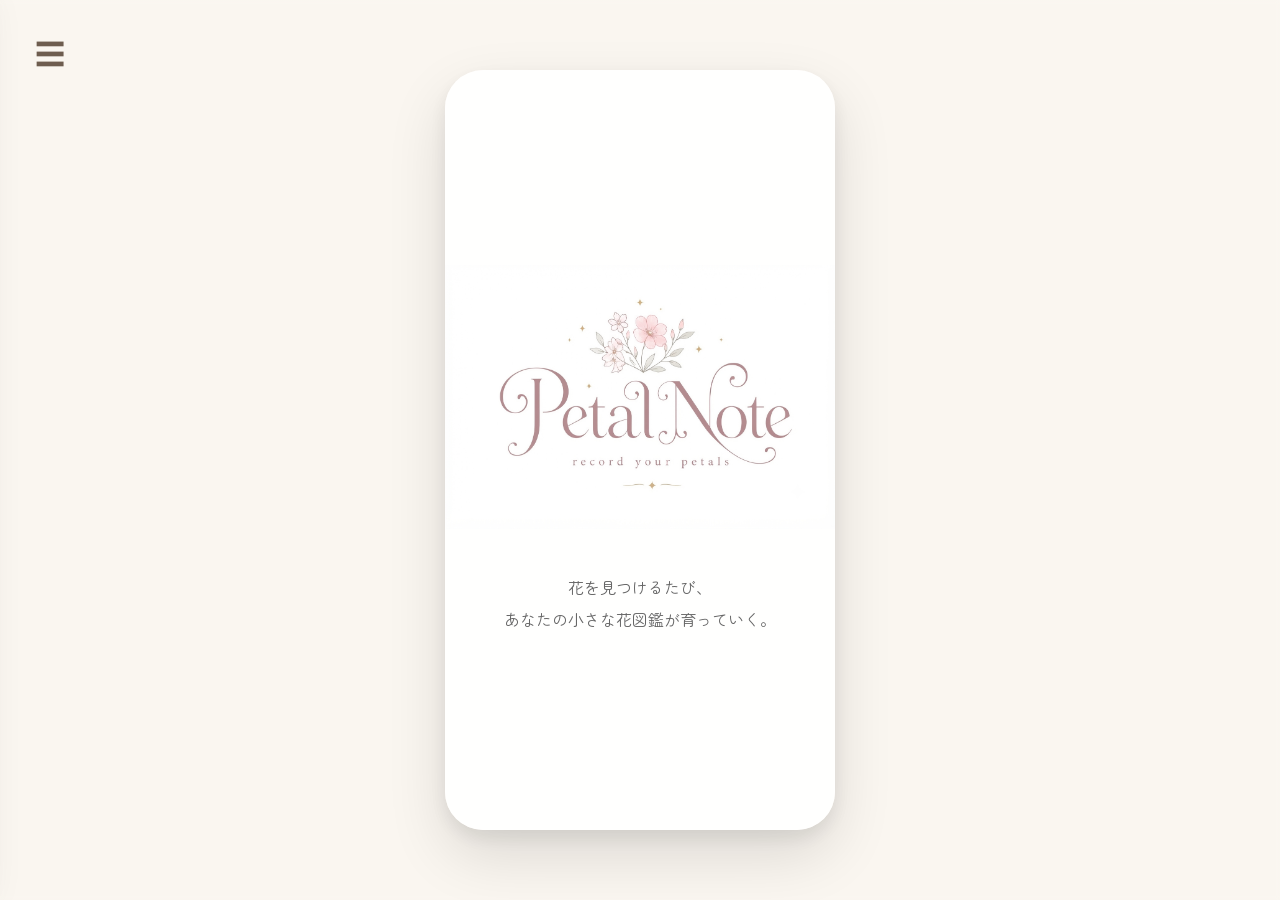
==== index.html @ 3d6bd2f0 "Add files via upload" ====
<!DOCTYPE html>
<html lang="ja">

<head>
    <meta charset="UTF-8">
    <meta name="viewport" content="width=device-width, initial-scale=1.0">

    <title>Petal Note</title>

    <link href="https://fonts.googleapis.com/css2?family=Cormorant+Garamond:wght@500;600&family=Zen+Maru+Gothic:wght@400;500;700&display=swap" rel="stylesheet">

    <link rel="stylesheet" href="index.css">
</head>

<body>

    <!-- ===== 背景 ===== -->
    <div class="background"></div>


    <!-- ===== ハンバーガーボタン ===== -->
    <button id="menuBtn" class="menu-btn">
        ☰
    </button>


    <!-- ===== オーバーレイ ===== -->
    <div id="overlay"></div>


    <!-- ===== サイドメニュー ===== -->
    <nav id="sideMenu">

    <div class="menu-header">

        <h2>Petal Note</h2>

    </div>

    <a href="index.html">Home</a>
    <a href="record.html">Record</a>
    <a href="stamp.html">Stamp Book</a>
    <a href="mypage.html">My Page</a>

    <button id="closeBtn" class="close-btn">
        CLOSE
    </button>

</nav>



    <!-- ===== メイン ===== -->

    <main class="wrapper">

        <section class="phone">

            <img src="images/rogo1.PNG"
                alt="Petal Note"
                class="logo">


            <p class="catch">

                花を見つけるたび、<br>
                あなたの小さな花図鑑が育っていく。

            </p>

        </section>

    </main>



    <script>

        const menu = document.getElementById("sideMenu");
const button = document.getElementById("menuBtn");
const overlay = document.getElementById("overlay");
const closeBtn = document.getElementById("closeBtn");


button.addEventListener("click", () => {

    menu.classList.add("open");
    overlay.classList.add("show");

    button.style.display = "none";

});


closeBtn.addEventListener("click", () => {

    menu.classList.remove("open");
    overlay.classList.remove("show");

    button.style.display = "block";

});


overlay.addEventListener("click", () => {

    menu.classList.remove("open");
    overlay.classList.remove("show");

    button.style.display = "block";

});

    </script>

</body>

</html>
---- index.css ----
/* =========================================
   Petal Note
   index.css
========================================= */


/* ---------- リセット ---------- */

*{
    margin:0;
    padding:0;
    box-sizing:border-box;
}


/* ---------- 全体 ---------- */

body{

    font-family:"Zen Maru Gothic",sans-serif;

    background:#f7f4ee;

    color:#444;

    overflow:hidden;

}



/* ---------- 背景 ---------- */

.background{

    position:fixed;

    inset:0;

    background-image:
        linear-gradient(
            rgba(255,250,245,.35),
            rgba(255,250,245,.35)
        ),
        url("images/background.jpg");

    background-size:cover;

    background-position:center;

    background-repeat:no-repeat;

    z-index:-2;

    animation:bgZoom 25s ease-in-out infinite alternate;

}


.background::after{

    content:"";

    position:absolute;

    inset:0;

    backdrop-filter:blur(2px);

}



/* ---------- 真ん中 ---------- */

.wrapper{

    width:100%;

    height:100vh;

    display:flex;

    justify-content:center;

    align-items:center;

}



/* ---------- スマホカード ---------- */

.phone{

    width:390px;

    height:760px;

    background:rgba(255,255,255,.92);

    backdrop-filter:blur(18px);

    border-radius:38px;

    box-shadow:

        0 25px 60px rgba(0,0,0,.12),

        0 8px 20px rgba(0,0,0,.08);

    display:flex;

    flex-direction:column;

    justify-content:center;

    align-items:center;

    text-align:center;

    padding:45px;

    position:relative;

}



/* ---------- ロゴ ---------- */

.logo{

    width:390px;

    height:auto;

    margin-bottom:30px;

    animation:fadeUp 1.2s ease;

}



/* ---------- タイトル ---------- */

.phone h1{

    font-family:"Cormorant Garamond",serif;

    font-size:54px;

    color:#7d6958;

    font-weight:600;

    letter-spacing:2px;

    animation:float 4s ease-in-out infinite;

}





/* ---------- キャッチコピー ---------- */

.catch{

    margin-top:12px;

    line-height:2;

    color:#666;

    font-size:16px;

}



/* =========================================
   ハンバーガーメニュー
========================================= */

.menu-btn{

    position:fixed;

    top:35px;

    left:35px;

    background:none;

    border:none;

    font-size:30px;

    letter-spacing:2px;

    color:#6e5d4f;

    cursor:pointer;

    z-index:1000;

    transition:.3s;

}


.menu-btn:hover{

    opacity:.6;

}



/* =========================================
   サイドメニュー
========================================= */

#sideMenu{

    position:fixed;

    left:-280px;

    top:0;

    width:260px;

    height:100vh;

    background:rgba(255,255,255,.95);

    backdrop-filter:blur(18px);

    box-shadow:8px 0 35px rgba(0,0,0,.08);

    transition:.45s;

    z-index:999;

    padding-top:90px;

}


#sideMenu.open{

    left:0;

}



/* ---------- メニュータイトル ---------- */

.menu-header{

    position:absolute;

    top:28px;

    left:28px;

    display:flex;

    align-items:center;

    gap:12px;

}


.menu-header h2{

    font-family:"Cormorant Garamond",serif;

    font-size:30px;

    color:#7d6958;

    font-weight:600;

    margin:0;

}

/* =========================================
   メニューリンク
========================================= */

#sideMenu a{

    display:block;

    padding:18px 35px;

    color:#666;

    text-decoration:none;

    font-size:16px;

    font-weight:500;

    transition:all .3s ease;

}


#sideMenu a:hover{

    color:#af8c8e;

    background:#fff3eb;

    padding-left:45px;

}



/* =========================================
   オーバーレイ
========================================= */

#overlay{

    position:fixed;

    inset:0;

    background:rgba(0,0,0,.18);

    opacity:0;

    visibility:hidden;

    transition:.4s;

    z-index:998;

}


#overlay.show{

    opacity:1;

    visibility:visible;

}



/* =========================================
   アニメーション
========================================= */

@keyframes float{

    0%{
        transform:translateY(0);
    }

    50%{
        transform:translateY(-8px);
    }

    100%{
        transform:translateY(0);
    }

}



@keyframes fadeUp{

    from{

        opacity:0;

        transform:translateY(25px);

    }

    to{

        opacity:1;

        transform:translateY(0);

    }

}



@keyframes bgZoom{

    from{

        transform:scale(1);

    }

    to{

        transform:scale(1.08);

    }

}



/* =========================================
   スクロール矢印（今後追加用）
========================================= */

.scroll{

    position:absolute;

    bottom:35px;

    left:50%;

    transform:translateX(-50%);

    font-size:13px;

    letter-spacing:2px;

    color:#999;

    animation:float 2.5s infinite;

}



/* =========================================
   タブレット
========================================= */

@media (max-width:900px){

    .phone{

        width:360px;

        height:720px;

        padding:40px;

    }

    .phone h1{

        font-size:48px;

    }

    .logo{

        width:90px;

    }

}



/* =========================================
   スマホ
========================================= */

@media (max-width:600px){

    body{

        overflow:auto;

    }

    .wrapper{

        padding:0;

    }

    .phone{

        width:100%;

        min-height:100vh;

        height:auto;

        border-radius:0;

        box-shadow:none;

        padding:60px 30px;

    }

    .logo{

        width:100px;

        margin-bottom:25px;

    }

    .phone h1{

        font-size:42px;

    }

    .flower{

        font-size:20px;

    }

    .catch{

        font-size:15px;

        line-height:1.9;

    }

    .menu-btn{

        top:20px;

        left:20px;

        font-size:16px;

    }

}



/* =========================================
   PCワイド画面
========================================= */

@media (min-width:1400px){

    .phone{

        width:420px;

        height:800px;

    }

}



/* =========================================
   メニューのフェード
========================================= */

#sideMenu a{

    opacity:0;

    transform:translateX(-15px);

    animation:menuFade .5s forwards;

}

#sideMenu.open a:nth-child(2){

    animation-delay:.08s;

}

#sideMenu.open a:nth-child(3){

    animation-delay:.14s;

}

#sideMenu.open a:nth-child(4){

    animation-delay:.20s;

}

#sideMenu.open a:nth-child(5){

    animation-delay:.26s;

}



@keyframes menuFade{

    to{

        opacity:1;

        transform:translateX(0);

    }

}



/* =========================================
   ロゴホバー
========================================= */

.logo{

    transition:.4s;

}

.logo:hover{

    transform:scale(1.05);

}



/* =========================================
   カードホバー
========================================= */

.phone{

    transition:.4s ease;

}

.phone:hover{

    transform:translateY(-5px);

    box-shadow:
        0 35px 80px rgba(0,0,0,.15),
        0 10px 25px rgba(0,0,0,.08);

}

/* 閉じるボタン */

.close-btn{

    position:absolute;

    bottom:40px;

    left:30px;

    width:190px;

    padding:12px 0;

    border:none;

    border-radius:30px;

    background:#af8c8e;

    color:white;

    font-size:14px;

    letter-spacing:2px;

    cursor:pointer;

    transition:.3s;

}

.close-btn:hover{

    background:#af8c8e;

}
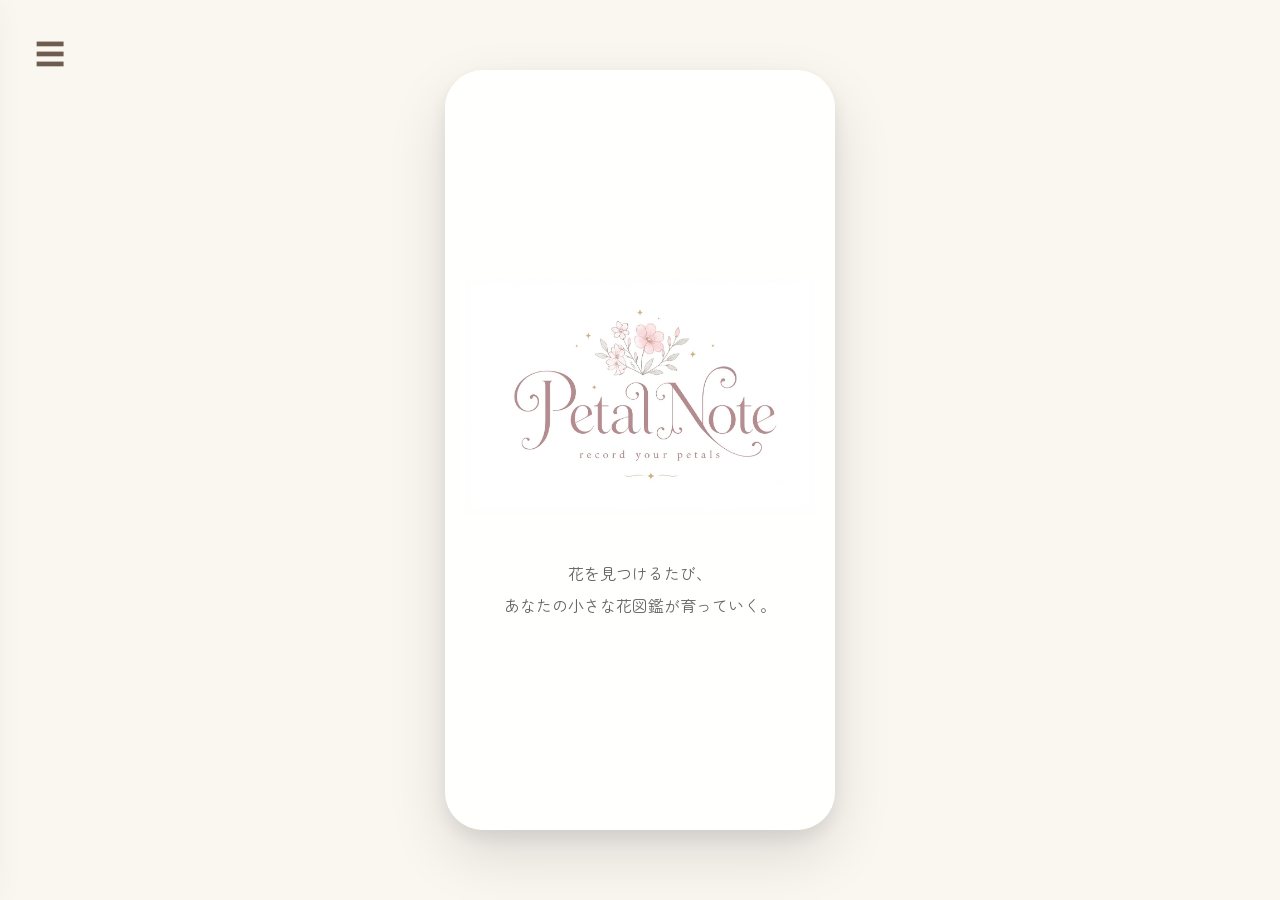
==== commit 83c40649: "Update index.html" ====
--- a/index.html
+++ b/index.html
@@ -40,7 +40,6 @@
     <a href="index.html">Home</a>
     <a href="record.html">Record</a>
     <a href="stamp.html">Stamp Book</a>
-    <a href="mypage.html">My Page</a>
 
     <button id="closeBtn" class="close-btn">
         CLOSE
@@ -115,4 +114,4 @@
 
 </body>
 
-</html>+</html>
--- a/index.css
+++ b/index.css
@@ -486,70 +486,53 @@
 
 @media (max-width:600px){
 
-    body{
-
-        overflow:auto;
-
-    }
-
-    .wrapper{
-
-        padding:0;
-
-    }
-
     .phone{
-
         width:100%;
-
         min-height:100vh;
-
+        padding:40px 20px;
+        border-radius:0;
+        box-shadow:none;
+    }
+
+
+    /* ロゴ画像を大きく */
+    .logo{
+        width:250px;
+        max-width:none;
         height:auto;
-
-        border-radius:0;
-
-        box-shadow:none;
-
-        padding:60px 30px;
-
-    }
-
-    .logo{
-
-        width:100px;
-
-        margin-bottom:25px;
-
-    }
-
-    .phone h1{
-
-        font-size:42px;
-
-    }
-
-    .flower{
-
-        font-size:20px;
-
-    }
+        margin-bottom:35px;
+    }
+
 
     .catch{
-
-        font-size:15px;
-
-        line-height:1.9;
-
-    }
-
+        font-size:16px;
+        line-height:2;
+    }
+
+
+    /* ハンバーガーボタン */
     .menu-btn{
-
+        position:fixed;
         top:20px;
-
         left:20px;
 
-        font-size:16px;
-
+        width:65px;
+        height:65px;
+
+        font-size:36px;
+        line-height:1;
+
+        display:flex;
+        align-items:center;
+        justify-content:center;
+
+        background:white;
+        border:none;
+        border-radius:50%;
+
+        box-shadow:0 4px 12px rgba(0,0,0,0.25);
+
+        z-index:9999;
     }
 
 }
@@ -702,4 +685,8 @@
 
     background:#af8c8e;
 
-}+}
+
+.logo{
+    width:350px !important;
+}
